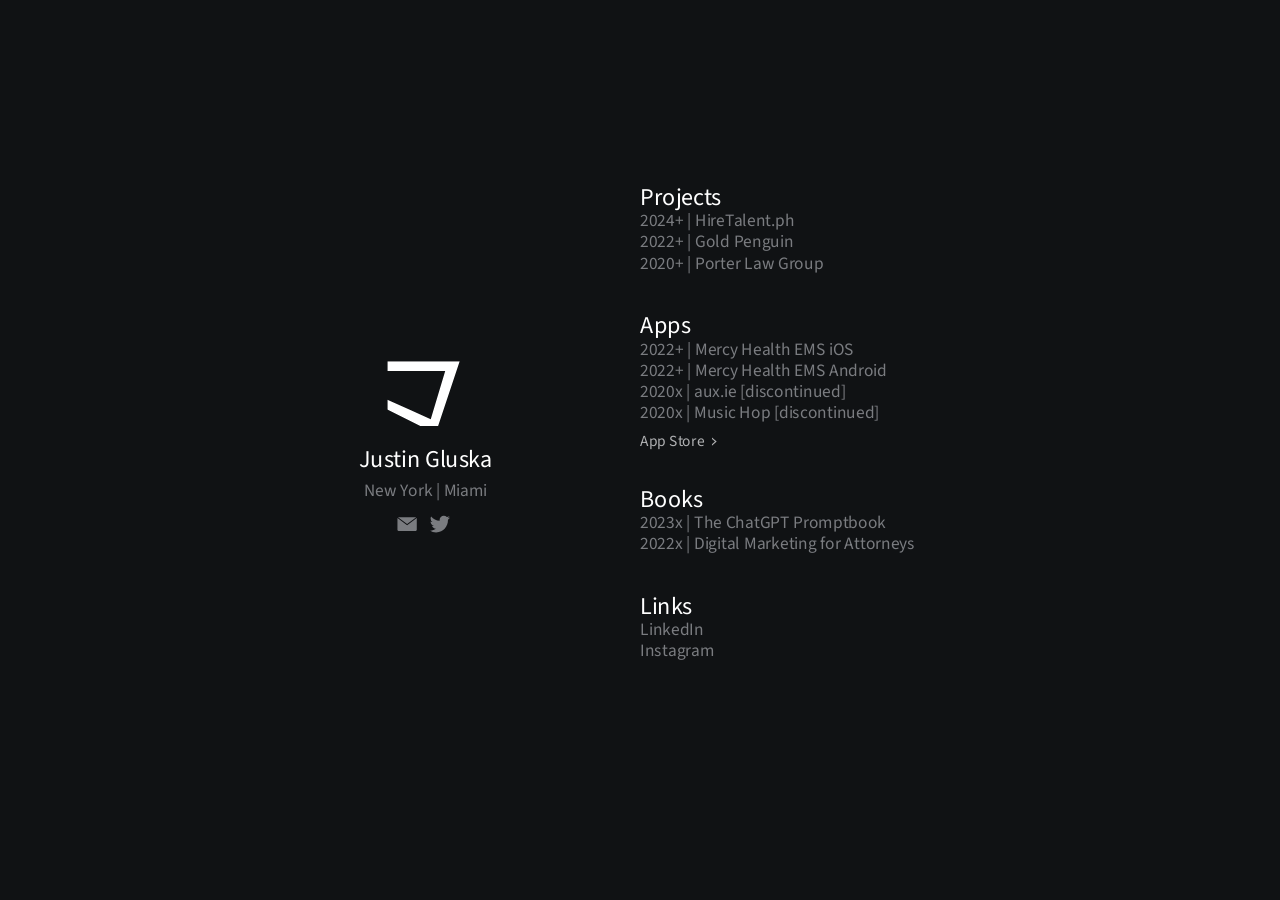
==== index.html @ 5c2843d0 "2025 update" ====
<!DOCTYPE html>
<html>
<head>
  <meta name="viewport" content="width=device-width, initial-scale=1, maximum-scale=1">
  <meta charset="utf-8" />
  <link rel="stylesheet" href="css/index.css">

    <link rel="apple-touch-icon" sizes="180x180" href="/apple-touch-icon.png">
    <link rel="icon" type="image/png" sizes="32x32" href="/favicon-32x32.png">
    <link rel="icon" type="image/png" sizes="16x16" href="/favicon-16x16.png">
    <link rel="manifest" href="/site.webmanifest">
    <link rel="mask-icon" href="/safari-pinned-tab.svg" color="#5bbad5">
    <meta name="msapplication-TileColor" content="#2b5797">
    <meta name="theme-color" content="#ffffff">

  <title>Justin Gluska</title>

</head>
<body>
  <svg id="clip-paths" width="0" height="0" version="1.1" xmlns="http://www.w3.org/2000/svg" xmlns:xlink="http://www.w3.org/1999/xlink"><g></g></svg>
  <div id="page">
    <header>
      <div id="header-content">
        <div id="header-logo">

          <svg id="logo" width="80" height="67" viewBox="0 0 160 134" xmlns="http://www.w3.org/2000/svg"><path d="M 0 0 L 150 0 L 100 150 L 0 100 L 0 80 L 50 102 L 90 120 L 120 20 L 0 20 L 0 0  " fill="white" fill-rule="evenodd"></path></svg>

        </div>
        <h1>Justin Gluska</h1>
        <p>New York | Miami</p>

        <!-- <a href="http://www.goldpenguin.org">Cofounder @ Gold Penguin</a> -->
        <div id="contact">
            <a href="mailto:justingluska@gmail.com" id="email"><svg viewBox="0 0 42 36" xmlns="http://www.w3.org/2000/svg"><path d="M3.025 5.255A1.99 1.99 0 0 1 4.003 5h33.994c.354 0 .688.093.977.256L21 18.5 3.025 5.255zm-1.002 1.45c-.015.098-.023.2-.023.302V18.28v-5.636 17.35C2 31.1 2.902 32 4.003 32h33.994A2.005 2.005 0 0 0 40 29.993v-17.35 5.638V7.008c0-.103-.008-.204-.023-.303L21 20.687 2.023 6.704z"/></svg></a>
          <a href="https://twitter.com/gluska" id="twitter"><svg viewBox="0 0 42 36" xmlns="http://www.w3.org/2000/svg"><path d="M40.885 5.917a16.098 16.098 0 0 1-4.7 1.315 8.35 8.35 0 0 0 3.598-4.62 16.18 16.18 0 0 1-5.196 2.026A8.094 8.094 0 0 0 28.614 2c-4.52 0-8.183 3.74-8.183 8.353 0 .655.073 1.293.213 1.904-6.8-.348-12.83-3.674-16.866-8.728a8.447 8.447 0 0 0-1.108 4.2 8.397 8.397 0 0 0 3.64 6.952 8.024 8.024 0 0 1-3.707-1.045v.105c0 4.047 2.82 7.423 6.563 8.19a8.035 8.035 0 0 1-3.695.144c1.042 3.32 4.064 5.734 7.645 5.8A16.206 16.206 0 0 1 1 31.337a22.818 22.818 0 0 0 12.544 3.754c15.05 0 23.282-12.73 23.282-23.768 0-.362-.008-.723-.024-1.08a16.82 16.82 0 0 0 4.083-4.325z"/></svg></a>
        </div>
      </div>
    </header>
    <div id="content">
      <section id="openSource">
        <h2>Projects</h2>
        <ul>
          <li><a href="https://hiretalent.ph/?ref=justingluska" target="_blank">2024+ | HireTalent.ph</a></li>
            <li><a href="https://goldpenguin.org?ref=justingluska" target="_blank">2022+ | Gold Penguin</a></li>
            <li><a href="https://porterprotects.com?ref=justingluska" target="_blank">2020+ | Porter Law Group</a></li>
        </ul>
      </section>
      <section id="apps">
        <h2>Apps</h2>
        <ul>
          <li><a href="https://srmcprotocols.com/">2022+ | Mercy Health EMS iOS</a></li>
          <li><a href="https://play.google.com/store/apps/details?id=com.mercy.mercyhealthandroid">2022+ | Mercy Health EMS Android</a></li>
            <li><a href="#">2020x | aux.ie [discontinued]</a></li>
          <li><a href="#">2020x | Music Hop [discontinued]</a></li>

        </ul>
        <a href="https://apps.apple.com/do/developer/justin-gluska/id1476556395?l=en" class="more">App Store<svg viewBox="0 0 10 16" version="1.1" xmlns="http://www.w3.org/2000/svg" xmlns:xlink="http://www.w3.org/1999/xlink"><path class="arrow" d="M1.01362083,12.9421826 L1,15.6012598 L9.21426767,8.3533766 L1.07301897,1.34639246 L1.05985086,3.91708947 L6.21426767,8.3533766 L1.01362083,12.9421826 Z"></path></svg></a>
      </section>
      <section id="articles">
        <h2>Books</h2>
        <ul>
          <li><a href="https://amzn.to/3Rf36PU">2023x | The ChatGPT Promptbook</a></li>
          <li><a href="https://amzn.to/3RegiVl">2022x | Digital Marketing for Attorneys</a></li>
          <!--<li><a href="https://launchpad.syr.edu/justin-gluska-23-wins-grant-from-hunters-fund/">2022 | Hunter Brooks Watson</a></li>
          <li><a href="https://news.syr.edu/blog/2021/10/14/launchpad-announces-2021-cuse-tank-winners/">2021 | 'Cuse Tank</a></li>
          <li><a href="https://news.syr.edu/blog/2021/06/04/syracuse-university-intelligence-community-center-for-academic-excellence-awards-downey-scholarships-to-13-students/">2021 | SU ICCAE</a></li>
          <li><a href="https://devpost.com/software/search-and-rescue-with-ibm-watson">2020 | 'Cuse Hacks</a></li>
          <li><a href="https://www.congressionalappchallenge.us/2018-winners/#Florida">2019 | Congressional App Challenge</a></li>
          -->
          <!-- <li><a href="https://www.pressreader.com/usa/el-nuevo-herald-sunday/20190519/page/12">2019 | Silver Knight Miami-Dade</a></li> -->
        </ul>

      </section>
      
      <section id="experiments">
        <h2>Links</h2>
        <ul>
          <li><a href="https://www.linkedin.com/in/justingluska" target="_blank">LinkedIn</a></li>
          <li><a href="https://www.instagram.com/justingluska/" target="_blank">Instagram</a></li>
        </ul>
          <!-- <a href="https://goldpenguin.org/contact" class="more">Consulting<svg viewBox="0 0 10 16" version="1.1" xmlns="http://www.w3.org/2000/svg" xmlns:xlink="http://www.w3.org/1999/xlink"><path class="arrow" d="M1.01362083,12.9421826 L1,15.6012598 L9.21426767,8.3533766 L1.07301897,1.34639246 L1.05985086,3.91708947 L6.21426767,8.3533766 L1.01362083,12.9421826 Z"></path></svg></a> -->
      </section>
    </div>
  </div>
  <svg id="page-stripes" class="full-size" width="100%" height="100%" version="1.1" xmlns="http://www.w3.org/2000/svg" xmlns:xlink="http://www.w3.org/1999/xlink"></svg>
  <div id="intro" class="full-size">
    <div id="logo-container" class="full-size">
      <svg viewBox="0 0 640 536" version="1.1" xmlns="http://www.w3.org/2000/svg" xmlns:xlink="http://www.w3.org/1999/xlink"><path transform="scale(4 4)" d="M24.44 78.157L0 53.53 53.417 0l26.39 26.612L106.38 0l53.482 53.614L136.25 77.31l-29.312-29.2-26.46 26.946-26.548-26.58-29.49 29.68zm5.335 5.375l50.033 50.415 51.108-51.286-23.775-23.684-26.712 26.72-26.372-26.404-24.28 24.24z" fill="#101214" fill-rule="evenodd"/></svg>
    </div>
    <svg id="stripes" class="full-size" width="100%" height="100%" version="1.1" xmlns="http://www.w3.org/2000/svg" xmlns:xlink="http://www.w3.org/1999/xlink"></svg>
  </div>
  <script src="js/dynamics.js"></script>
  <script src="js/tinycolor.js"></script>
  <script src="js/mv.es5.js"></script>
</body>
</html>
---- css/index.css ----
@import url(http://fonts.googleapis.com/css?family=Source+Sans+Pro|Source+Code+Pro:400,600);

* {
  margin: 0;
  padding: 0;
  font-family: "Source Sans Pro", "HelveticaNeue", "Helvetica Neue", Helvetica, Arial;
  -webkit-user-select: none;
  user-select: none;
}

*:not(a):not(a *) {
  cursor: default;
}

html {
  height: 100%;
}

body {
  background: #101214;
  font-size: 18px;
  -webkit-text-size-adjust: 100%;
  color: #7A7C80;
  min-height: 100%;
}

h1, h2 {
  font-weight: normal;
  font-size: 25px;
  color: white;
}

.full-size {
  position: absolute;
  top: 0;
  left: 0;
  bottom: 0;
  right: 0;
}

#page {
  position: absolute;
  top: 50%;
  left: 0;
  right: 0;
  margin-top: -280px;
  height: 560px;
}

@media only screen and (max-height: 580px),
       only screen and (max-width: 578px) {
  #page {
    top: 14px;
    margin-top: 0;
  }
}

header {
  position: absolute;
  top: 0;
  bottom: 0;
  right: 58%;
  width: 240px;
  display: flex;
  justify-content: center;
  align-items: center;
  flex-direction: column;
}

#header-content {
  text-align: center;
}

#header-logo {
  text-align: center;
}

#header-content #logo {
  margin-bottom: 10px;
}

#header-content p {
  padding-top: 2px;
}

#contact {
  padding-top: 12px;
}

#contact a {
  display: inline-block;
  margin-right: 5px;
}

#contact a,
#contact a svg {
  width: 25px;
  height: 19px;
  cursor: pointer;
}

#contact a svg path {
  fill: #7A7C80;
}
#contact a:hover svg path {
  fill: #adb0b6;
}

#content {
  position: absolute;
  left: 50%;
  width: 50%;
}

section {
  margin-bottom: 30px;
}

section h2 {
  height: 30px;
}

section ul {
  line-height: 22px;
  list-style: none;
  padding-top: 2px;
  padding-bottom: 5px;
}


a {
    color: #7A7C80;
  text-decoration: none;
}

a:hover {
    color: #adb0b6;
}

section ul a {
  color: #7A7C80;
  text-decoration: none;
}
section ul a:hover {
  color: #adb0b6;
}

a.more {
  font-size: 16px;
  text-decoration: none;
}

a.more svg {
  width: 6px;
  height: 10px;
  margin-left: 7px;
}

a.more {
  color: #B0B1B3;
}
a.more .arrow {
  fill: #B0B1B3;
}
a.more:hover {
  color: #adb0b6;
}
a.more:hover .arrow {
  fill: #adb0b6;
}

#page-stripes {
  pointer-events: none;
}

@media only screen and (max-width: 578px) {
  header {
    position: static;
    top: 10px;
    padding-bottom: 16px;
    margin: 40px 24px 16px;
    width: auto;
  }
  #header-content #logo {
    top: -33px;
  }

  #header-content h1, #header-content p {
    left: 24px;
    margin-left: 0;
  }
  #contact {
    left: 252px;
    margin-left: 0;
  }
  #content {
    position: absolute;
    left: 24px;
    right: 24px;
    margin-left: 0;
    width: auto;
  }
  section,
  section#openSource,
  section#work {
    width: 100%;
    float: left;
    clear: both;
  }
}

#intro {
  background: #101214;
  pointer-events: none;
}

#logo-container {
  transform-origin: 50% 50%;
  transform: scale(0.5);
  display: flex;
  align-items: center;
  justify-content: center;
  visibility: hidden;
}

#logo-container > svg {
  width: 70vw;
  height: 70vh;
  max-width: 640px;
  max-height: 536px;
}
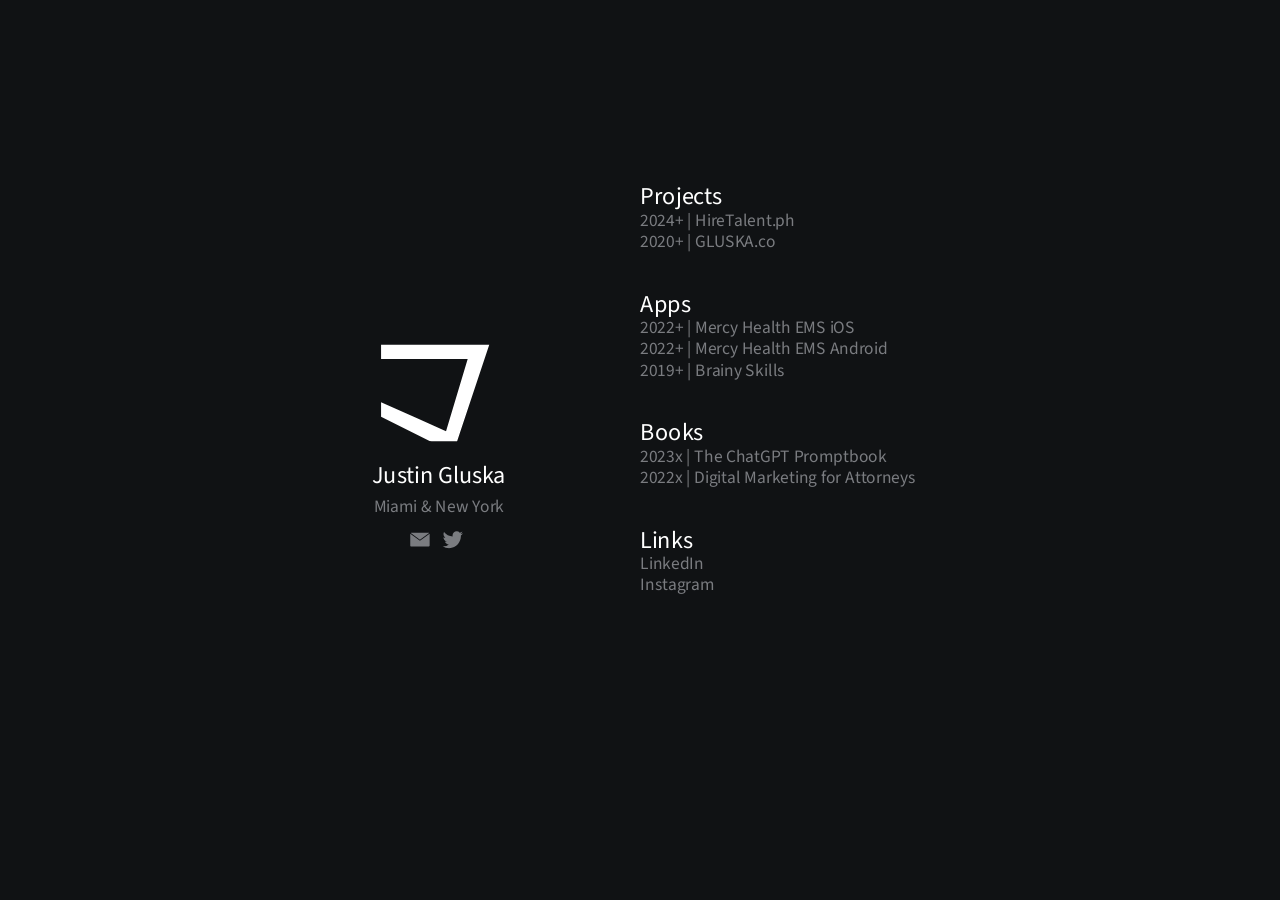
==== commit 871578d9: "content changes" ====
--- a/index.html
+++ b/index.html
@@ -23,15 +23,15 @@
       <div id="header-content">
         <div id="header-logo">
 
-          <svg id="logo" width="80" height="67" viewBox="0 0 160 134" xmlns="http://www.w3.org/2000/svg"><path d="M 0 0 L 150 0 L 100 150 L 0 100 L 0 80 L 50 102 L 90 120 L 120 20 L 0 20 L 0 0  " fill="white" fill-rule="evenodd"></path></svg>
+          <svg id="logo" width="120" height="100" viewBox="0 0 160 134" xmlns="http://www.w3.org/2000/svg"><path d="M 0 0 L 150 0 L 100 150 L 0 100 L 0 80 L 50 102 L 90 120 L 120 20 L 0 20 L 0 0  " fill="white" fill-rule="evenodd"></path></svg>
 
         </div>
         <h1>Justin Gluska</h1>
-        <p>New York | Miami</p>
+        <p>Miami & New York</p>
 
         <!-- <a href="http://www.goldpenguin.org">Cofounder @ Gold Penguin</a> -->
         <div id="contact">
-            <a href="mailto:justingluska@gmail.com" id="email"><svg viewBox="0 0 42 36" xmlns="http://www.w3.org/2000/svg"><path d="M3.025 5.255A1.99 1.99 0 0 1 4.003 5h33.994c.354 0 .688.093.977.256L21 18.5 3.025 5.255zm-1.002 1.45c-.015.098-.023.2-.023.302V18.28v-5.636 17.35C2 31.1 2.902 32 4.003 32h33.994A2.005 2.005 0 0 0 40 29.993v-17.35 5.638V7.008c0-.103-.008-.204-.023-.303L21 20.687 2.023 6.704z"/></svg></a>
+            <a href="mailto:justin@gluska.co" id="email"><svg viewBox="0 0 42 36" xmlns="http://www.w3.org/2000/svg"><path d="M3.025 5.255A1.99 1.99 0 0 1 4.003 5h33.994c.354 0 .688.093.977.256L21 18.5 3.025 5.255zm-1.002 1.45c-.015.098-.023.2-.023.302V18.28v-5.636 17.35C2 31.1 2.902 32 4.003 32h33.994A2.005 2.005 0 0 0 40 29.993v-17.35 5.638V7.008c0-.103-.008-.204-.023-.303L21 20.687 2.023 6.704z"/></svg></a>
           <a href="https://twitter.com/gluska" id="twitter"><svg viewBox="0 0 42 36" xmlns="http://www.w3.org/2000/svg"><path d="M40.885 5.917a16.098 16.098 0 0 1-4.7 1.315 8.35 8.35 0 0 0 3.598-4.62 16.18 16.18 0 0 1-5.196 2.026A8.094 8.094 0 0 0 28.614 2c-4.52 0-8.183 3.74-8.183 8.353 0 .655.073 1.293.213 1.904-6.8-.348-12.83-3.674-16.866-8.728a8.447 8.447 0 0 0-1.108 4.2 8.397 8.397 0 0 0 3.64 6.952 8.024 8.024 0 0 1-3.707-1.045v.105c0 4.047 2.82 7.423 6.563 8.19a8.035 8.035 0 0 1-3.695.144c1.042 3.32 4.064 5.734 7.645 5.8A16.206 16.206 0 0 1 1 31.337a22.818 22.818 0 0 0 12.544 3.754c15.05 0 23.282-12.73 23.282-23.768 0-.362-.008-.723-.024-1.08a16.82 16.82 0 0 0 4.083-4.325z"/></svg></a>
         </div>
       </div>
@@ -41,8 +41,7 @@
         <h2>Projects</h2>
         <ul>
           <li><a href="https://hiretalent.ph/?ref=justingluska" target="_blank">2024+ | HireTalent.ph</a></li>
-            <li><a href="https://goldpenguin.org?ref=justingluska" target="_blank">2022+ | Gold Penguin</a></li>
-            <li><a href="https://porterprotects.com?ref=justingluska" target="_blank">2020+ | Porter Law Group</a></li>
+            <li><a href="https://gluska.co?ref=justingluska" target="_blank">2020+ | GLUSKA.co</a></li>
         </ul>
       </section>
       <section id="apps">
@@ -50,11 +49,8 @@
         <ul>
           <li><a href="https://srmcprotocols.com/">2022+ | Mercy Health EMS iOS</a></li>
           <li><a href="https://play.google.com/store/apps/details?id=com.mercy.mercyhealthandroid">2022+ | Mercy Health EMS Android</a></li>
-            <li><a href="#">2020x | aux.ie [discontinued]</a></li>
-          <li><a href="#">2020x | Music Hop [discontinued]</a></li>
-
+          <li><a href="https://apps.apple.com/us/developer/a-brainy-choice-inc/id597667820">2019+ | Brainy Skills</a></li>
         </ul>
-        <a href="https://apps.apple.com/do/developer/justin-gluska/id1476556395?l=en" class="more">App Store<svg viewBox="0 0 10 16" version="1.1" xmlns="http://www.w3.org/2000/svg" xmlns:xlink="http://www.w3.org/1999/xlink"><path class="arrow" d="M1.01362083,12.9421826 L1,15.6012598 L9.21426767,8.3533766 L1.07301897,1.34639246 L1.05985086,3.91708947 L6.21426767,8.3533766 L1.01362083,12.9421826 Z"></path></svg></a>
       </section>
       <section id="articles">
         <h2>Books</h2>
--- a/css/index.css
+++ b/css/index.css
@@ -21,7 +21,11 @@
   font-size: 18px;
   -webkit-text-size-adjust: 100%;
   color: #7A7C80;
-  min-height: 100%;
+  display: flex;
+  flex-direction: column;
+  align-items: center;
+  justify-content: center;
+  min-height: 100vh;
 }
 
 h1, h2 {
@@ -39,19 +43,15 @@
 }
 
 #page {
-  position: absolute;
-  top: 50%;
-  left: 0;
-  right: 0;
-  margin-top: -280px;
   height: 560px;
+  position: relative;
+  width: 100%;
+  max-width: 1100px;
 }
 
 @media only screen and (max-height: 580px),
        only screen and (max-width: 578px) {
   #page {
-    top: 14px;
-    margin-top: 0;
   }
 }
 
@@ -178,7 +178,7 @@
     position: static;
     top: 10px;
     padding-bottom: 16px;
-    margin: 40px 24px 16px;
+    margin: 20px 24px 16px;
     width: auto;
   }
   #header-content #logo {
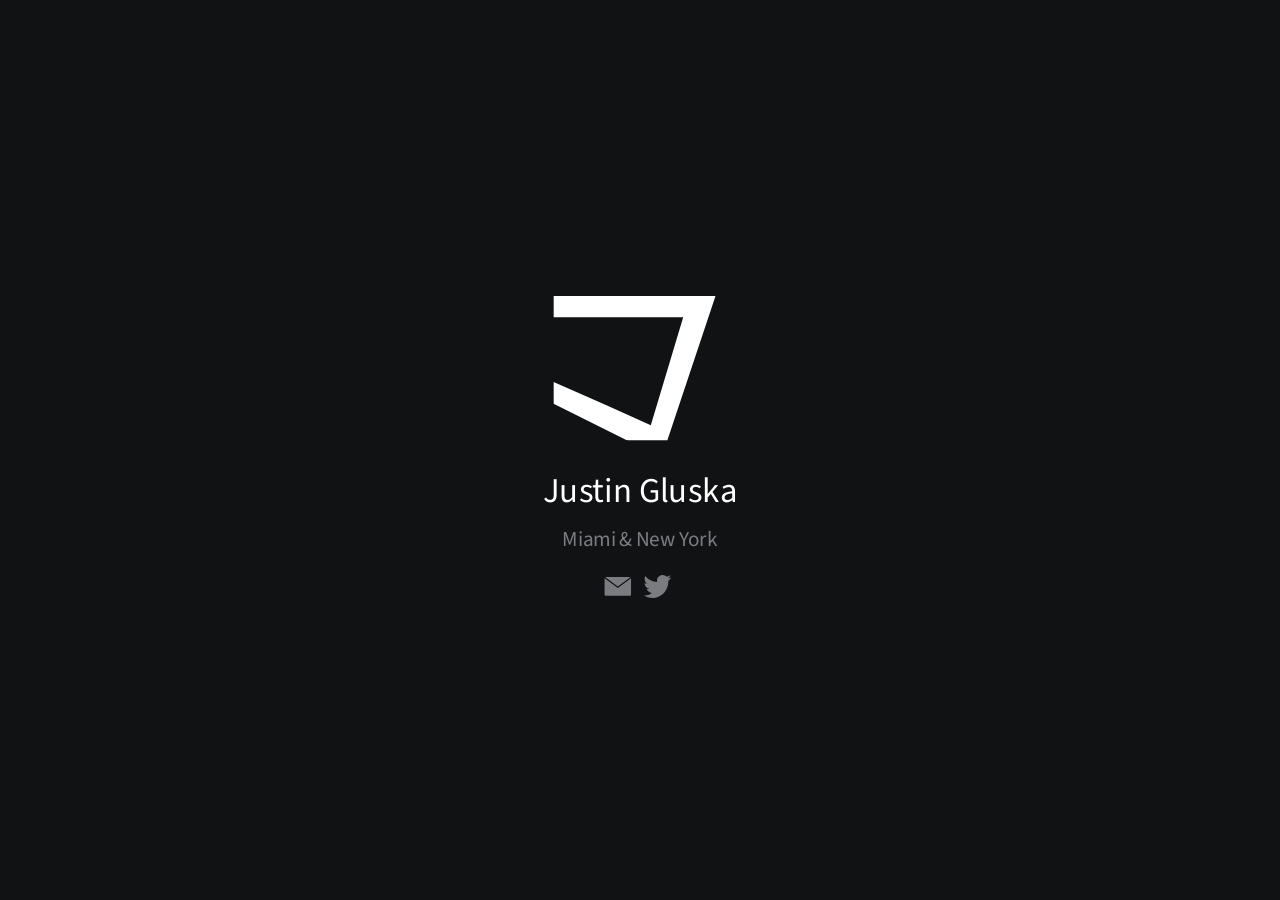
==== commit 7c76c58d: "simplified website" ====
--- a/index.html
+++ b/index.html
@@ -36,47 +36,6 @@
         </div>
       </div>
     </header>
-    <div id="content">
-      <section id="openSource">
-        <h2>Projects</h2>
-        <ul>
-          <li><a href="https://hiretalent.ph/?ref=justingluska" target="_blank">2024+ | HireTalent.ph</a></li>
-            <li><a href="https://gluska.co?ref=justingluska" target="_blank">2020+ | GLUSKA.co</a></li>
-        </ul>
-      </section>
-      <section id="apps">
-        <h2>Apps</h2>
-        <ul>
-          <li><a href="https://srmcprotocols.com/">2022+ | Mercy Health EMS iOS</a></li>
-          <li><a href="https://play.google.com/store/apps/details?id=com.mercy.mercyhealthandroid">2022+ | Mercy Health EMS Android</a></li>
-          <li><a href="https://apps.apple.com/us/developer/a-brainy-choice-inc/id597667820">2019+ | Brainy Skills</a></li>
-        </ul>
-      </section>
-      <section id="articles">
-        <h2>Books</h2>
-        <ul>
-          <li><a href="https://amzn.to/3Rf36PU">2023x | The ChatGPT Promptbook</a></li>
-          <li><a href="https://amzn.to/3RegiVl">2022x | Digital Marketing for Attorneys</a></li>
-          <!--<li><a href="https://launchpad.syr.edu/justin-gluska-23-wins-grant-from-hunters-fund/">2022 | Hunter Brooks Watson</a></li>
-          <li><a href="https://news.syr.edu/blog/2021/10/14/launchpad-announces-2021-cuse-tank-winners/">2021 | 'Cuse Tank</a></li>
-          <li><a href="https://news.syr.edu/blog/2021/06/04/syracuse-university-intelligence-community-center-for-academic-excellence-awards-downey-scholarships-to-13-students/">2021 | SU ICCAE</a></li>
-          <li><a href="https://devpost.com/software/search-and-rescue-with-ibm-watson">2020 | 'Cuse Hacks</a></li>
-          <li><a href="https://www.congressionalappchallenge.us/2018-winners/#Florida">2019 | Congressional App Challenge</a></li>
-          -->
-          <!-- <li><a href="https://www.pressreader.com/usa/el-nuevo-herald-sunday/20190519/page/12">2019 | Silver Knight Miami-Dade</a></li> -->
-        </ul>
-
-      </section>
-      
-      <section id="experiments">
-        <h2>Links</h2>
-        <ul>
-          <li><a href="https://www.linkedin.com/in/justingluska" target="_blank">LinkedIn</a></li>
-          <li><a href="https://www.instagram.com/justingluska/" target="_blank">Instagram</a></li>
-        </ul>
-          <!-- <a href="https://goldpenguin.org/contact" class="more">Consulting<svg viewBox="0 0 10 16" version="1.1" xmlns="http://www.w3.org/2000/svg" xmlns:xlink="http://www.w3.org/1999/xlink"><path class="arrow" d="M1.01362083,12.9421826 L1,15.6012598 L9.21426767,8.3533766 L1.07301897,1.34639246 L1.05985086,3.91708947 L6.21426767,8.3533766 L1.01362083,12.9421826 Z"></path></svg></a> -->
-      </section>
-    </div>
   </div>
   <svg id="page-stripes" class="full-size" width="100%" height="100%" version="1.1" xmlns="http://www.w3.org/2000/svg" xmlns:xlink="http://www.w3.org/1999/xlink"></svg>
   <div id="intro" class="full-size">
--- a/css/index.css
+++ b/css/index.css
@@ -30,7 +30,7 @@
 
 h1, h2 {
   font-weight: normal;
-  font-size: 25px;
+  font-size: 36px;
   color: white;
 }
 
@@ -43,10 +43,11 @@
 }
 
 #page {
-  height: 560px;
   position: relative;
   width: 100%;
-  max-width: 1100px;
+  display: flex;
+  justify-content: center;
+  align-items: center;
 }
 
 @media only screen and (max-height: 580px),
@@ -56,11 +57,6 @@
 }
 
 header {
-  position: absolute;
-  top: 0;
-  bottom: 0;
-  right: 58%;
-  width: 240px;
   display: flex;
   justify-content: center;
   align-items: center;
@@ -76,15 +72,18 @@
 }
 
 #header-content #logo {
-  margin-bottom: 10px;
+  width: 180px;
+  height: 150px;
+  margin-bottom: 20px;
 }
 
 #header-content p {
-  padding-top: 2px;
+  padding-top: 8px;
+  font-size: 22px;
 }
 
 #contact {
-  padding-top: 12px;
+  padding-top: 20px;
 }
 
 #contact a {
@@ -94,8 +93,8 @@
 
 #contact a,
 #contact a svg {
-  width: 25px;
-  height: 19px;
+  width: 32px;
+  height: 26px;
   cursor: pointer;
 }
 
@@ -106,26 +105,7 @@
   fill: #adb0b6;
 }
 
-#content {
-  position: absolute;
-  left: 50%;
-  width: 50%;
-}
 
-section {
-  margin-bottom: 30px;
-}
-
-section h2 {
-  height: 30px;
-}
-
-section ul {
-  line-height: 22px;
-  list-style: none;
-  padding-top: 2px;
-  padding-bottom: 5px;
-}
 
 
 a {
@@ -137,75 +117,13 @@
     color: #adb0b6;
 }
 
-section ul a {
-  color: #7A7C80;
-  text-decoration: none;
-}
-section ul a:hover {
-  color: #adb0b6;
-}
-
-a.more {
-  font-size: 16px;
-  text-decoration: none;
-}
-
-a.more svg {
-  width: 6px;
-  height: 10px;
-  margin-left: 7px;
-}
-
-a.more {
-  color: #B0B1B3;
-}
-a.more .arrow {
-  fill: #B0B1B3;
-}
-a.more:hover {
-  color: #adb0b6;
-}
-a.more:hover .arrow {
-  fill: #adb0b6;
-}
-
 #page-stripes {
   pointer-events: none;
 }
 
 @media only screen and (max-width: 578px) {
   header {
-    position: static;
-    top: 10px;
-    padding-bottom: 16px;
-    margin: 20px 24px 16px;
-    width: auto;
-  }
-  #header-content #logo {
-    top: -33px;
-  }
-
-  #header-content h1, #header-content p {
-    left: 24px;
-    margin-left: 0;
-  }
-  #contact {
-    left: 252px;
-    margin-left: 0;
-  }
-  #content {
-    position: absolute;
-    left: 24px;
-    right: 24px;
-    margin-left: 0;
-    width: auto;
-  }
-  section,
-  section#openSource,
-  section#work {
-    width: 100%;
-    float: left;
-    clear: both;
+    padding: 20px;
   }
 }
 
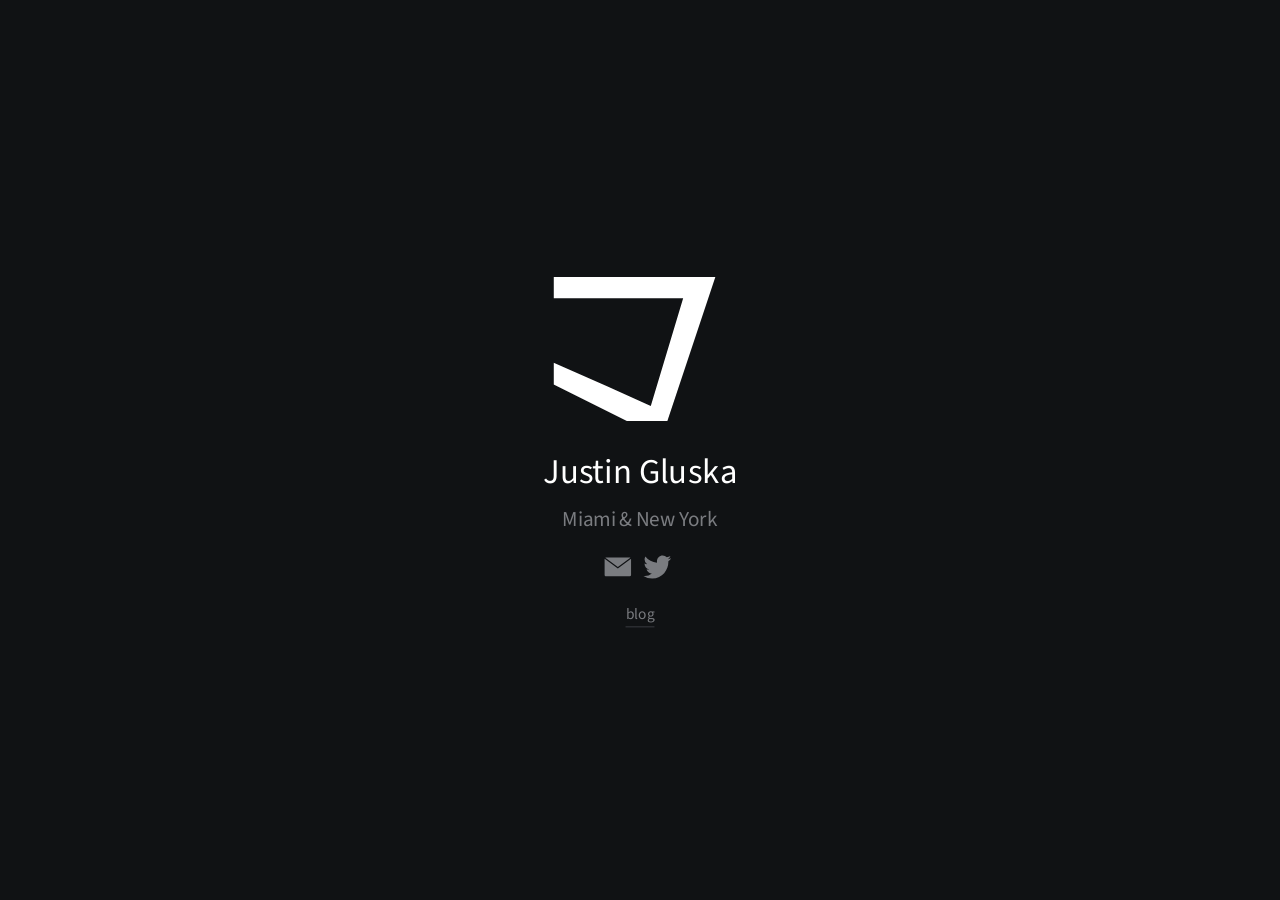
==== commit 3dd36992: "add blog with first post - adds /blog/ with toggles-and-switches.html (first post, interactive toggl" ====
--- a/index.html
+++ b/index.html
@@ -34,6 +34,7 @@
             <a href="mailto:justin@gluska.co" id="email"><svg viewBox="0 0 42 36" xmlns="http://www.w3.org/2000/svg"><path d="M3.025 5.255A1.99 1.99 0 0 1 4.003 5h33.994c.354 0 .688.093.977.256L21 18.5 3.025 5.255zm-1.002 1.45c-.015.098-.023.2-.023.302V18.28v-5.636 17.35C2 31.1 2.902 32 4.003 32h33.994A2.005 2.005 0 0 0 40 29.993v-17.35 5.638V7.008c0-.103-.008-.204-.023-.303L21 20.687 2.023 6.704z"/></svg></a>
           <a href="https://twitter.com/gluska" id="twitter"><svg viewBox="0 0 42 36" xmlns="http://www.w3.org/2000/svg"><path d="M40.885 5.917a16.098 16.098 0 0 1-4.7 1.315 8.35 8.35 0 0 0 3.598-4.62 16.18 16.18 0 0 1-5.196 2.026A8.094 8.094 0 0 0 28.614 2c-4.52 0-8.183 3.74-8.183 8.353 0 .655.073 1.293.213 1.904-6.8-.348-12.83-3.674-16.866-8.728a8.447 8.447 0 0 0-1.108 4.2 8.397 8.397 0 0 0 3.64 6.952 8.024 8.024 0 0 1-3.707-1.045v.105c0 4.047 2.82 7.423 6.563 8.19a8.035 8.035 0 0 1-3.695.144c1.042 3.32 4.064 5.734 7.645 5.8A16.206 16.206 0 0 1 1 31.337a22.818 22.818 0 0 0 12.544 3.754c15.05 0 23.282-12.73 23.282-23.768 0-.362-.008-.723-.024-1.08a16.82 16.82 0 0 0 4.083-4.325z"/></svg></a>
         </div>
+        <div id="nav"><a href="/blog/">blog</a></div>
       </div>
     </header>
   </div>
--- a/css/index.css
+++ b/css/index.css
@@ -86,6 +86,20 @@
   padding-top: 20px;
 }
 
+#nav {
+  padding-top: 18px;
+  font-size: 16px;
+}
+#nav a {
+  border-bottom: 1px solid #3a3d42;
+  padding-bottom: 2px;
+  transition: color 0.15s, border-color 0.15s;
+}
+#nav a:hover {
+  color: #fff;
+  border-bottom-color: #fff;
+}
+
 #contact a {
   display: inline-block;
   margin-right: 5px;
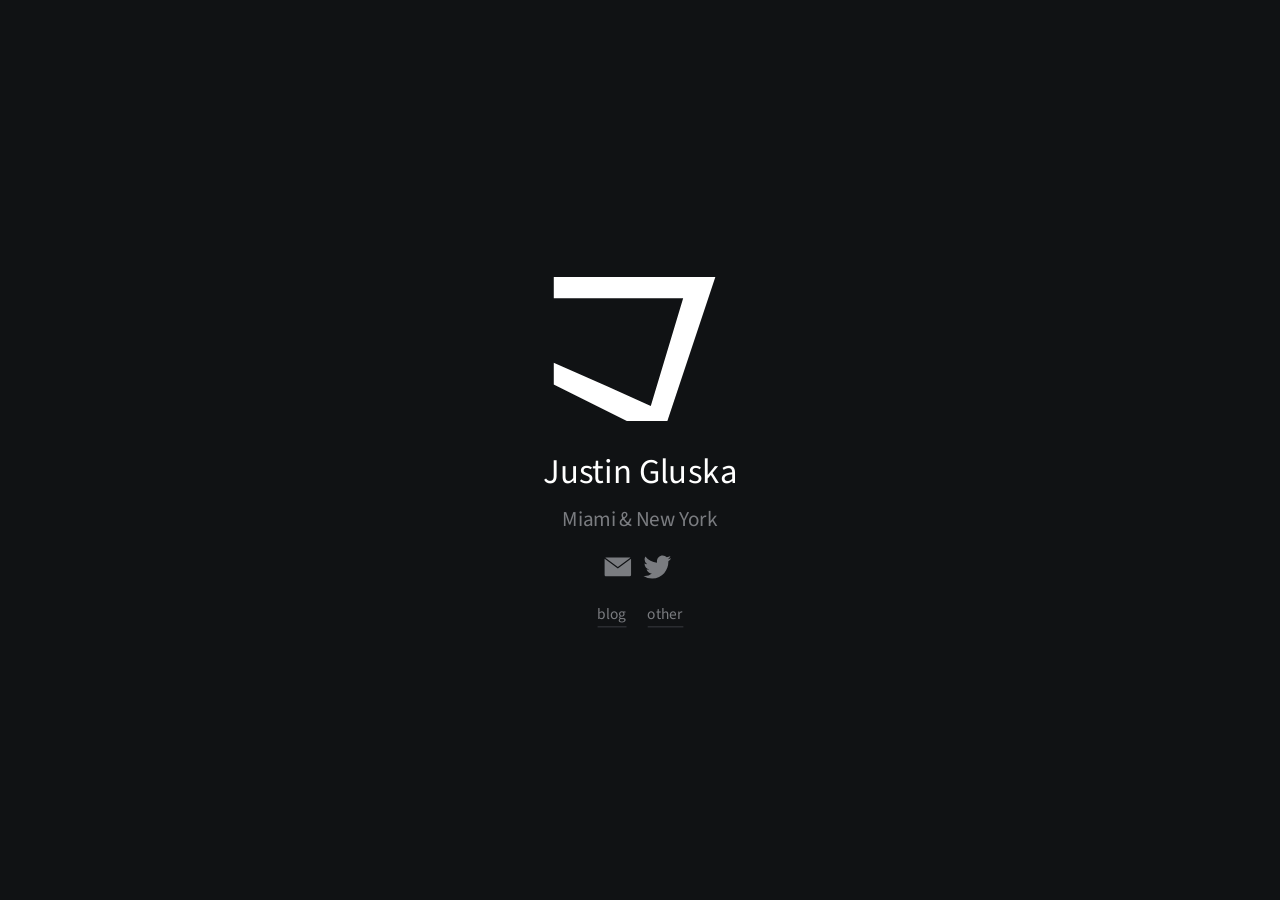
==== commit eb26105a: "Add "other" section with research-backed Zone of Genius quiz Add an "other" nav link next to "blog" " ====
--- a/index.html
+++ b/index.html
@@ -34,7 +34,7 @@
             <a href="mailto:justin@gluska.co" id="email"><svg viewBox="0 0 42 36" xmlns="http://www.w3.org/2000/svg"><path d="M3.025 5.255A1.99 1.99 0 0 1 4.003 5h33.994c.354 0 .688.093.977.256L21 18.5 3.025 5.255zm-1.002 1.45c-.015.098-.023.2-.023.302V18.28v-5.636 17.35C2 31.1 2.902 32 4.003 32h33.994A2.005 2.005 0 0 0 40 29.993v-17.35 5.638V7.008c0-.103-.008-.204-.023-.303L21 20.687 2.023 6.704z"/></svg></a>
           <a href="https://twitter.com/gluska" id="twitter"><svg viewBox="0 0 42 36" xmlns="http://www.w3.org/2000/svg"><path d="M40.885 5.917a16.098 16.098 0 0 1-4.7 1.315 8.35 8.35 0 0 0 3.598-4.62 16.18 16.18 0 0 1-5.196 2.026A8.094 8.094 0 0 0 28.614 2c-4.52 0-8.183 3.74-8.183 8.353 0 .655.073 1.293.213 1.904-6.8-.348-12.83-3.674-16.866-8.728a8.447 8.447 0 0 0-1.108 4.2 8.397 8.397 0 0 0 3.64 6.952 8.024 8.024 0 0 1-3.707-1.045v.105c0 4.047 2.82 7.423 6.563 8.19a8.035 8.035 0 0 1-3.695.144c1.042 3.32 4.064 5.734 7.645 5.8A16.206 16.206 0 0 1 1 31.337a22.818 22.818 0 0 0 12.544 3.754c15.05 0 23.282-12.73 23.282-23.768 0-.362-.008-.723-.024-1.08a16.82 16.82 0 0 0 4.083-4.325z"/></svg></a>
         </div>
-        <div id="nav"><a href="/blog/">blog</a></div>
+        <div id="nav"><a href="/blog/">blog</a><a href="/other/">other</a></div>
       </div>
     </header>
   </div>
--- a/css/index.css
+++ b/css/index.css
@@ -95,6 +95,9 @@
   padding-bottom: 2px;
   transition: color 0.15s, border-color 0.15s;
 }
+#nav a + a {
+  margin-left: 22px;
+}
 #nav a:hover {
   color: #fff;
   border-bottom-color: #fff;
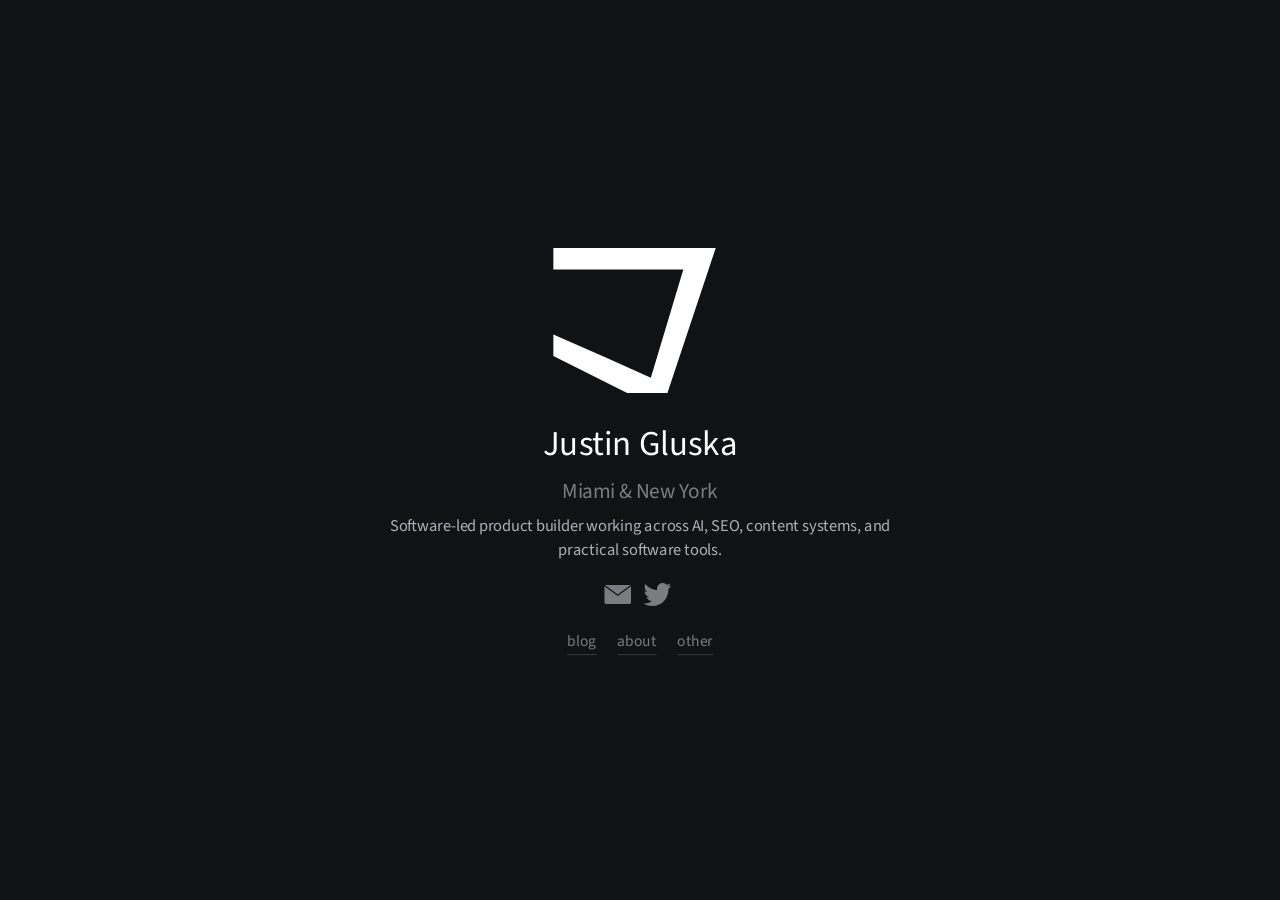
==== commit 9ca30941: "Add about page and site metadata" ====
--- a/index.html
+++ b/index.html
@@ -3,17 +3,92 @@
 <head>
   <meta name="viewport" content="width=device-width, initial-scale=1, maximum-scale=1">
   <meta charset="utf-8" />
+  <link rel="canonical" href="https://www.justingluska.com/">
+  <meta name="description" content="Justin Gluska is a software-led product builder working across AI, SEO, content systems, and practical software tools.">
+  <meta property="og:title" content="Justin Gluska">
+  <meta property="og:description" content="Software-led product builder working across AI, SEO, content systems, and practical software tools.">
+  <meta property="og:type" content="profile">
+  <meta property="og:url" content="https://www.justingluska.com/">
+  <meta property="og:image" content="https://www.justingluska.com/images/justin-gluska.jpg">
+  <meta property="profile:first_name" content="Justin">
+  <meta property="profile:last_name" content="Gluska">
+  <meta name="twitter:card" content="summary">
+  <meta name="twitter:title" content="Justin Gluska">
+  <meta name="twitter:description" content="Software-led product builder working across AI, SEO, content systems, and practical software tools.">
+  <meta name="twitter:image" content="https://www.justingluska.com/images/justin-gluska.jpg">
+  <meta name="twitter:site" content="@gluska">
   <link rel="stylesheet" href="css/index.css">
 
-    <link rel="apple-touch-icon" sizes="180x180" href="/apple-touch-icon.png">
-    <link rel="icon" type="image/png" sizes="32x32" href="/favicon-32x32.png">
-    <link rel="icon" type="image/png" sizes="16x16" href="/favicon-16x16.png">
-    <link rel="manifest" href="/site.webmanifest">
-    <link rel="mask-icon" href="/safari-pinned-tab.svg" color="#5bbad5">
-    <meta name="msapplication-TileColor" content="#2b5797">
-    <meta name="theme-color" content="#ffffff">
+  <link rel="icon" href="/favicon.svg" type="image/svg+xml">
+  <link rel="alternate icon" href="/favicon.png" type="image/png">
+  <link rel="apple-touch-icon" sizes="180x180" href="/apple-touch-icon.png">
+  <link rel="manifest" href="/site.webmanifest">
+  <meta name="theme-color" content="#101214">
 
   <title>Justin Gluska</title>
+  <script type="application/ld+json">
+  {
+    "@context": "https://schema.org",
+    "@type": "Person",
+    "@id": "https://www.justingluska.com/#justin-gluska",
+    "name": "Justin Gluska",
+    "givenName": "Justin",
+    "familyName": "Gluska",
+    "url": "https://www.justingluska.com/",
+    "image": "https://www.justingluska.com/images/justin-gluska.jpg",
+    "email": "mailto:justin@gluska.co",
+    "description": "Justin Gluska is a software-led product builder working across AI, SEO, content systems, and practical software tools.",
+    "jobTitle": "Software-led product builder",
+    "homeLocation": [
+      {
+        "@type": "City",
+        "name": "Miami"
+      },
+      {
+        "@type": "City",
+        "name": "New York"
+      }
+    ],
+    "alumniOf": {
+      "@type": "CollegeOrUniversity",
+      "name": "Syracuse University",
+      "sameAs": "https://www.syracuse.edu/"
+    },
+    "worksFor": {
+      "@type": "Organization",
+      "name": "Gold Penguin",
+      "url": "https://goldpenguin.org/"
+    },
+    "knowsAbout": [
+      "Search engine optimization",
+      "Answer engine optimization",
+      "Product development",
+      "Software development",
+      "Artificial intelligence tools",
+      "Content systems"
+    ],
+    "sameAs": [
+      "https://github.com/justingluska",
+      "https://twitter.com/gluska",
+      "https://www.linkedin.com/in/justingluska/",
+      "https://carry.com/learn/author/justin",
+      "https://goldpenguin.org/blog/author/justin/",
+      "https://apps.apple.com/us/developer/justin-gluska/id1476556395"
+    ],
+    "subjectOf": [
+      {
+        "@type": "Article",
+        "name": "Justin Gluska '23 Publishes ChatGPT Promptbook, Hosts Authors' Talk Luncheon in the LaunchPad on February 8",
+        "url": "https://library.syracuse.edu/news/justin-gluska-23-publishes-chatgpt-promptbook-hosts-authors-talk-luncheon-in-the-launchpad-on-february-8/"
+      },
+      {
+        "@type": "Article",
+        "name": "SU students' The ChatGPT Promptbook offers insight into the controversial chatbot",
+        "url": "https://dailyorange.com/2023/02/su-students-the-chatgpt-promptbook-offers-insight-into-the-controversial-chatbot/"
+      }
+    ]
+  }
+  </script>
 
 </head>
 <body>
@@ -28,13 +103,14 @@
         </div>
         <h1>Justin Gluska</h1>
         <p>Miami & New York</p>
+        <p class="bio">Software-led product builder working across AI, SEO, content systems, and practical software tools.</p>
 
         <!-- <a href="http://www.goldpenguin.org">Cofounder @ Gold Penguin</a> -->
         <div id="contact">
             <a href="mailto:justin@gluska.co" id="email"><svg viewBox="0 0 42 36" xmlns="http://www.w3.org/2000/svg"><path d="M3.025 5.255A1.99 1.99 0 0 1 4.003 5h33.994c.354 0 .688.093.977.256L21 18.5 3.025 5.255zm-1.002 1.45c-.015.098-.023.2-.023.302V18.28v-5.636 17.35C2 31.1 2.902 32 4.003 32h33.994A2.005 2.005 0 0 0 40 29.993v-17.35 5.638V7.008c0-.103-.008-.204-.023-.303L21 20.687 2.023 6.704z"/></svg></a>
           <a href="https://twitter.com/gluska" id="twitter"><svg viewBox="0 0 42 36" xmlns="http://www.w3.org/2000/svg"><path d="M40.885 5.917a16.098 16.098 0 0 1-4.7 1.315 8.35 8.35 0 0 0 3.598-4.62 16.18 16.18 0 0 1-5.196 2.026A8.094 8.094 0 0 0 28.614 2c-4.52 0-8.183 3.74-8.183 8.353 0 .655.073 1.293.213 1.904-6.8-.348-12.83-3.674-16.866-8.728a8.447 8.447 0 0 0-1.108 4.2 8.397 8.397 0 0 0 3.64 6.952 8.024 8.024 0 0 1-3.707-1.045v.105c0 4.047 2.82 7.423 6.563 8.19a8.035 8.035 0 0 1-3.695.144c1.042 3.32 4.064 5.734 7.645 5.8A16.206 16.206 0 0 1 1 31.337a22.818 22.818 0 0 0 12.544 3.754c15.05 0 23.282-12.73 23.282-23.768 0-.362-.008-.723-.024-1.08a16.82 16.82 0 0 0 4.083-4.325z"/></svg></a>
         </div>
-        <div id="nav"><a href="/blog/">blog</a><a href="/other/">other</a></div>
+        <div id="nav"><a href="/blog/">blog</a><a href="/about/">about</a><a href="/other/">other</a></div>
       </div>
     </header>
   </div>
--- a/css/index.css
+++ b/css/index.css
@@ -82,6 +82,14 @@
   font-size: 22px;
 }
 
+#header-content .bio {
+  max-width: 520px;
+  margin: 0 auto;
+  font-size: 17px;
+  line-height: 1.45;
+  color: #adb0b6;
+}
+
 #contact {
   padding-top: 20px;
 }
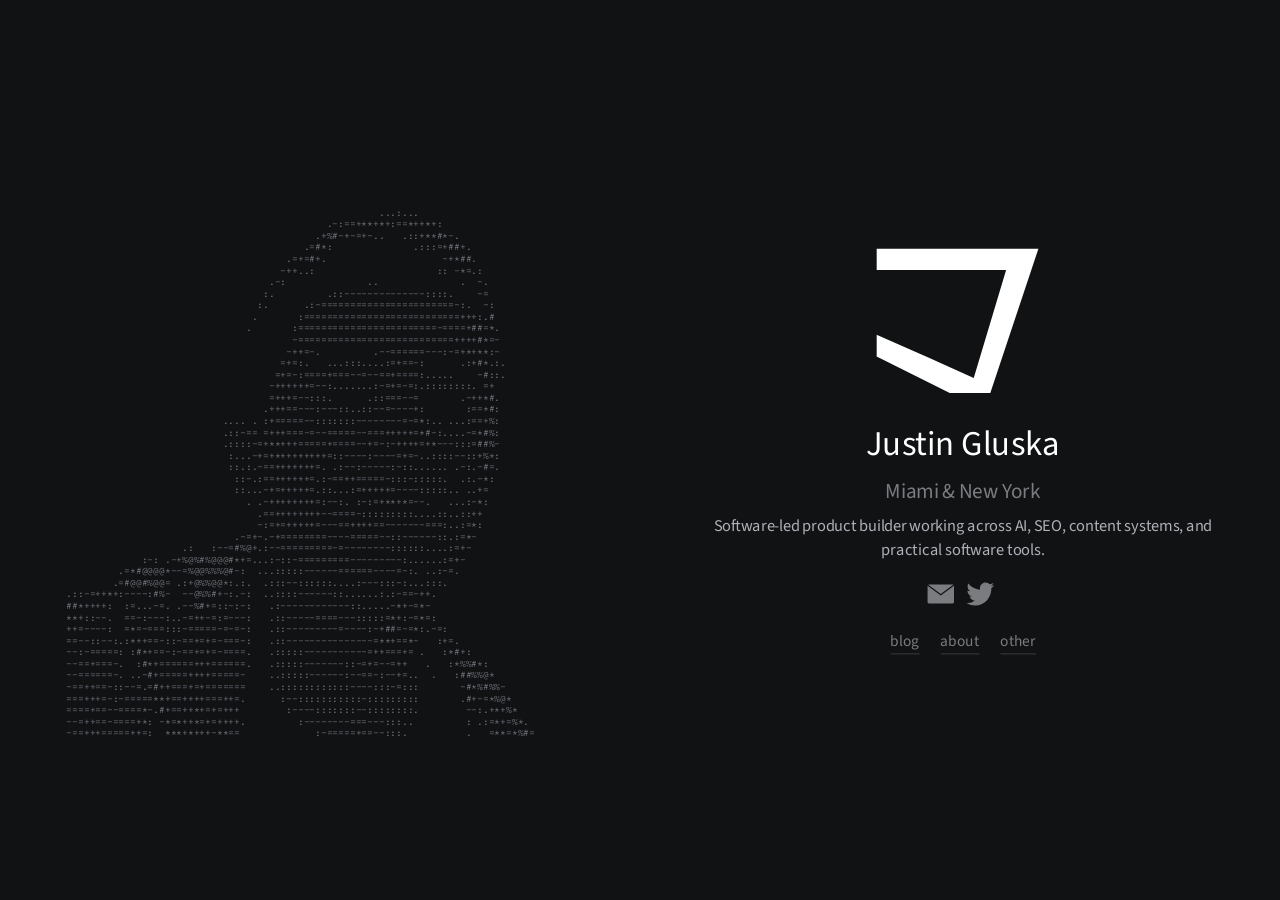
==== commit 7b203c9d: "Add ASCII self-portrait with hover photo reveal Generated from headshot via ascii-image-converter (1" ====
--- a/index.html
+++ b/index.html
@@ -94,6 +94,60 @@
 <body>
   <svg id="clip-paths" width="0" height="0" version="1.1" xmlns="http://www.w3.org/2000/svg" xmlns:xlink="http://www.w3.org/1999/xlink"><g></g></svg>
   <div id="page">
+    <div id="ascii-wrap">
+      <pre id="ascii-portrait" aria-hidden="true">
+
+
+
+
+                                                      ...:...
+                                             .-:==+**+*+:==*++*+:
+                                           .+%#-+-=+-..   .::+**#*-.
+                                         .=#*:              .:::=+##+.
+                                      .=+=#+.                    -+*##.
+                                     -++..:                     :: -*=.:
+                                   .-:              ..              .  -.
+                                  :.         .::--------------::::.    -=
+                                 :.      .:-=======================-:.  -:
+                                .       :===========================+++:.#
+                               .       :========================-====+##=*.
+                                       -===========================++++#*=-
+                                      -++=-.         .--======---:-=+*+**:-
+                                     =+=:.   ...:::....:=+==-:      .:+#*.:.
+                                    =+=-:====+===--=--==+====:.....    -#::.
+                                   -++++++=--:.......:-=+=-=:.::::::::. =+
+                                   =+++=--:::.      .::===--=       .-++*#.
+                                  .+++==---:---::..::--=----+:       :==*#:
+                           .... . :+=====--:::::::--------=-=*:.. ...:==+%:
+                           .::-== =+++===-=--=====--===+++++=*#-:....-=*#%:
+                           .::::-=+**+++=====+====--+=-:-++++=+*---:::=##%-
+                            :...-+=+*++++++++=::----:----=+=-..::::--::+%*:
+                            ::.:.-==+++++++=. .:--:-----:-::...... .-:.-#=.
+                             ::-.:==++++++=.:-==++=====-:::-:::::.  .:.-*:
+                             ::...-+=+++++=.::...:=+++++=----:::::.. ..+=
+                               . .-++++++++=:--:. :-:=+**+*=--.   ...:-*:
+                                 .==++++++++--====-:::::::::....::..::++
+                                 -:=+=+++++=---==++++==-------===:..:=*:
+                             .-=+-.-+========----=====--::------::.:=*-
+                    .:   :--=#%@+.:--=========-=--------::::::....:=+-
+             :-: .-+%@%#%@@@#*+=...:-::-=========---------:......:=+-
+         .=*#@@@@*--=%@@%%%@#-:  ...:::::------======----=-:. ..:-=.
+        .=#@@#%@@= .:+@%%@@*:.:.  .:::--::::::....:---:::-:...:::.
+.::-=++*+:----:#%-  --@%%#+-:.-:  ..::::------::......:.:-==-++.
+##*++++:  :=...-=. .--%#+=::-:-:   .:------------::.....-*+-=*-
+**+::--.  ==-:---:..-=++-=:=---:   .::-----====---:::::=*+:-=*=:
+++=----:  =*=-===:::-=====-=-=-:   .::---------=----:-+##=-=*:.-=:
+==--::--:.:*++==-::-==+=+=-===-:   .::---------------=**+==*-   :+=.
+--:-=====: :#*+==-:-==+=+=-====.   .:::::-----------=++===+= .   :*#+:
+--==+===-.  :#*+======+++======.   .:::::-------::-=+=--=++   .   :*%%#*:
+--======-. ..-#+=====++++=====-    ..:::::------:--==-:--+=..  .   :##%%@*
+-==++==-::--=.=#++===+=+=======    ..::::::::::::----:::-=:::       -#*%#%%-
+===+++=-:-=====**+==++++===++=.      :--:::::::::::-:::::::::       .#+-=*%@*
+====+==--====*-.#+==++*+=+=+++        :----:::::::--::::::::.        --:.+*+%*
+--=++==-====+*: -*=*++*=+=++++.         :--------===---:::..         : .:=*+=%*.
+-==+++=====++=:  ***+*+++-**==             :-=====+==--:::.          .   =**=*%#=</pre>
+      <img id="ascii-photo" src="images/justin-ascii-reveal.png" alt="" aria-hidden="true" draggable="false">
+    </div>
     <header>
       <div id="header-content">
         <div id="header-logo">
@@ -121,6 +175,7 @@
     </div>
     <svg id="stripes" class="full-size" width="100%" height="100%" version="1.1" xmlns="http://www.w3.org/2000/svg" xmlns:xlink="http://www.w3.org/1999/xlink"></svg>
   </div>
+  <script src="js/ascii-reveal.js"></script>
   <script src="js/dynamics.js"></script>
   <script src="js/tinycolor.js"></script>
   <script src="js/mv.es5.js"></script>
--- a/css/index.css
+++ b/css/index.css
@@ -63,6 +63,55 @@
   flex-direction: column;
 }
 
+#ascii-wrap {
+  position: relative;
+  margin-right: 70px;
+}
+
+#ascii-portrait {
+  font-family: "Source Code Pro", monospace;
+  font-size: 10px;
+  line-height: 1.2;
+  letter-spacing: 0;
+  white-space: pre;
+  width: 100ch;
+  color: #71757c;
+}
+
+@property --r {
+  syntax: "<length>";
+  inherits: false;
+  initial-value: 0px;
+}
+
+#ascii-photo {
+  position: absolute;
+  top: 0;
+  left: 0;
+  width: 100%;
+  height: 100%;
+  pointer-events: none;
+  transition: --r 0.25s;
+  --mx: 50%;
+  --my: 50%;
+  -webkit-mask-image: radial-gradient(circle var(--r) at var(--mx) var(--my), #000 45%, transparent 75%);
+  mask-image: radial-gradient(circle var(--r) at var(--mx) var(--my), #000 45%, transparent 75%);
+}
+
+@media only screen and (max-width: 1100px) {
+  #page {
+    flex-direction: column;
+  }
+  #ascii-wrap {
+    order: 2;
+    margin-right: 0;
+    margin-top: 45px;
+  }
+  #ascii-portrait {
+    font-size: clamp(3.5px, calc((100vw - 32px) / 60), 10px);
+  }
+}
+
 #header-content {
   text-align: center;
 }
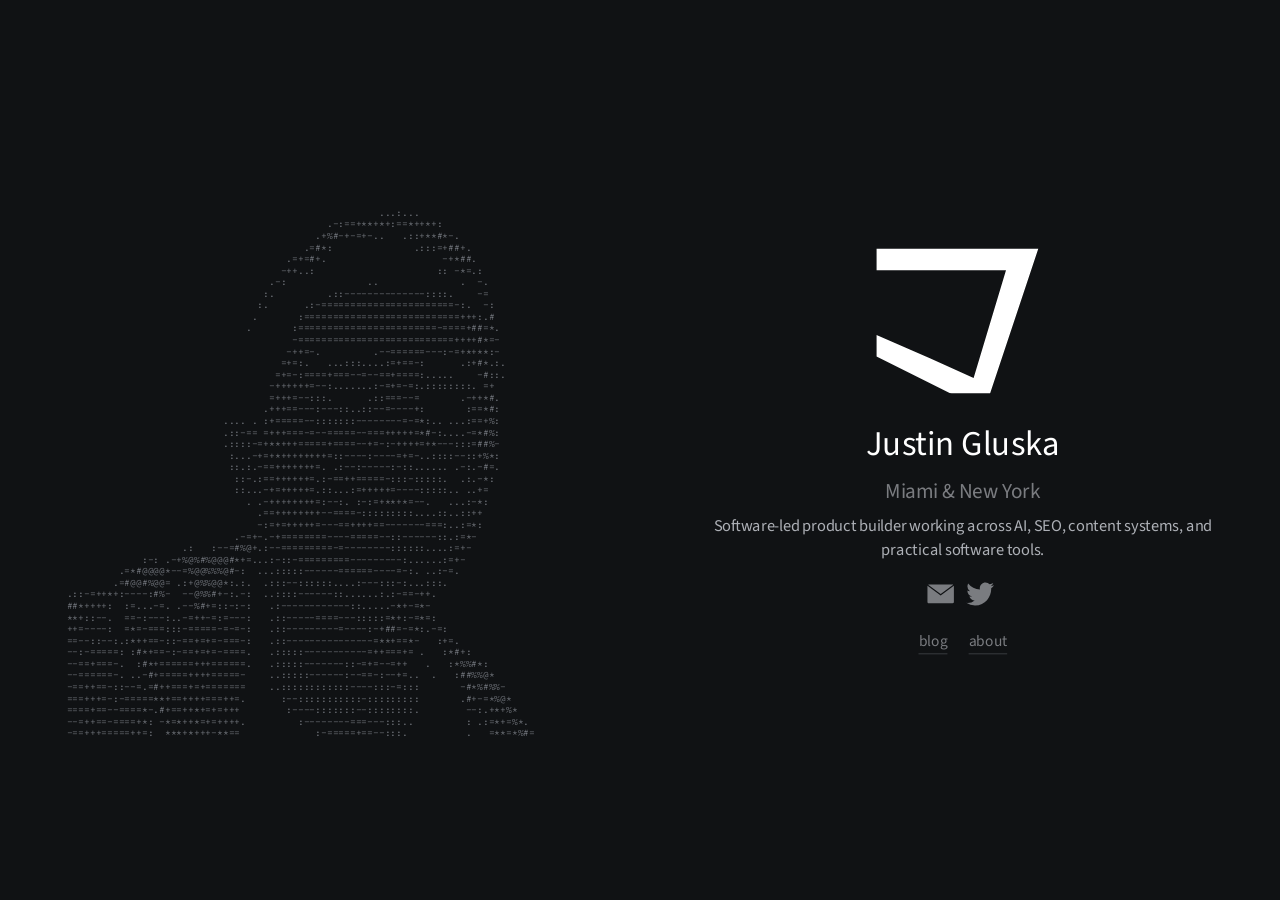
==== commit 54df6c94: "Unpublish other/zone-of-genius section Removed from nav, sitemap, and the repo (kept locally, gitign" ====
--- a/index.html
+++ b/index.html
@@ -164,7 +164,7 @@
             <a href="mailto:justin@gluska.co" id="email"><svg viewBox="0 0 42 36" xmlns="http://www.w3.org/2000/svg"><path d="M3.025 5.255A1.99 1.99 0 0 1 4.003 5h33.994c.354 0 .688.093.977.256L21 18.5 3.025 5.255zm-1.002 1.45c-.015.098-.023.2-.023.302V18.28v-5.636 17.35C2 31.1 2.902 32 4.003 32h33.994A2.005 2.005 0 0 0 40 29.993v-17.35 5.638V7.008c0-.103-.008-.204-.023-.303L21 20.687 2.023 6.704z"/></svg></a>
           <a href="https://twitter.com/gluska" id="twitter"><svg viewBox="0 0 42 36" xmlns="http://www.w3.org/2000/svg"><path d="M40.885 5.917a16.098 16.098 0 0 1-4.7 1.315 8.35 8.35 0 0 0 3.598-4.62 16.18 16.18 0 0 1-5.196 2.026A8.094 8.094 0 0 0 28.614 2c-4.52 0-8.183 3.74-8.183 8.353 0 .655.073 1.293.213 1.904-6.8-.348-12.83-3.674-16.866-8.728a8.447 8.447 0 0 0-1.108 4.2 8.397 8.397 0 0 0 3.64 6.952 8.024 8.024 0 0 1-3.707-1.045v.105c0 4.047 2.82 7.423 6.563 8.19a8.035 8.035 0 0 1-3.695.144c1.042 3.32 4.064 5.734 7.645 5.8A16.206 16.206 0 0 1 1 31.337a22.818 22.818 0 0 0 12.544 3.754c15.05 0 23.282-12.73 23.282-23.768 0-.362-.008-.723-.024-1.08a16.82 16.82 0 0 0 4.083-4.325z"/></svg></a>
         </div>
-        <div id="nav"><a href="/blog/">blog</a><a href="/about/">about</a><a href="/other/">other</a></div>
+        <div id="nav"><a href="/blog/">blog</a><a href="/about/">about</a></div>
       </div>
     </header>
   </div>
--- a/css/index.css
+++ b/css/index.css
@@ -199,6 +199,31 @@
   header {
     padding: 20px;
   }
+  #header-content #logo {
+    width: 90px;
+    height: 75px;
+    margin-bottom: 10px;
+  }
+  h1, h2 {
+    font-size: 28px;
+  }
+  #header-content p {
+    padding-top: 6px;
+    font-size: 18px;
+  }
+  #header-content .bio {
+    font-size: 15px;
+  }
+  #contact {
+    padding-top: 14px;
+  }
+  #nav {
+    padding-top: 12px;
+  }
+  #ascii-wrap {
+    margin-top: 25px;
+    margin-bottom: 25px;
+  }
 }
 
 #intro {
